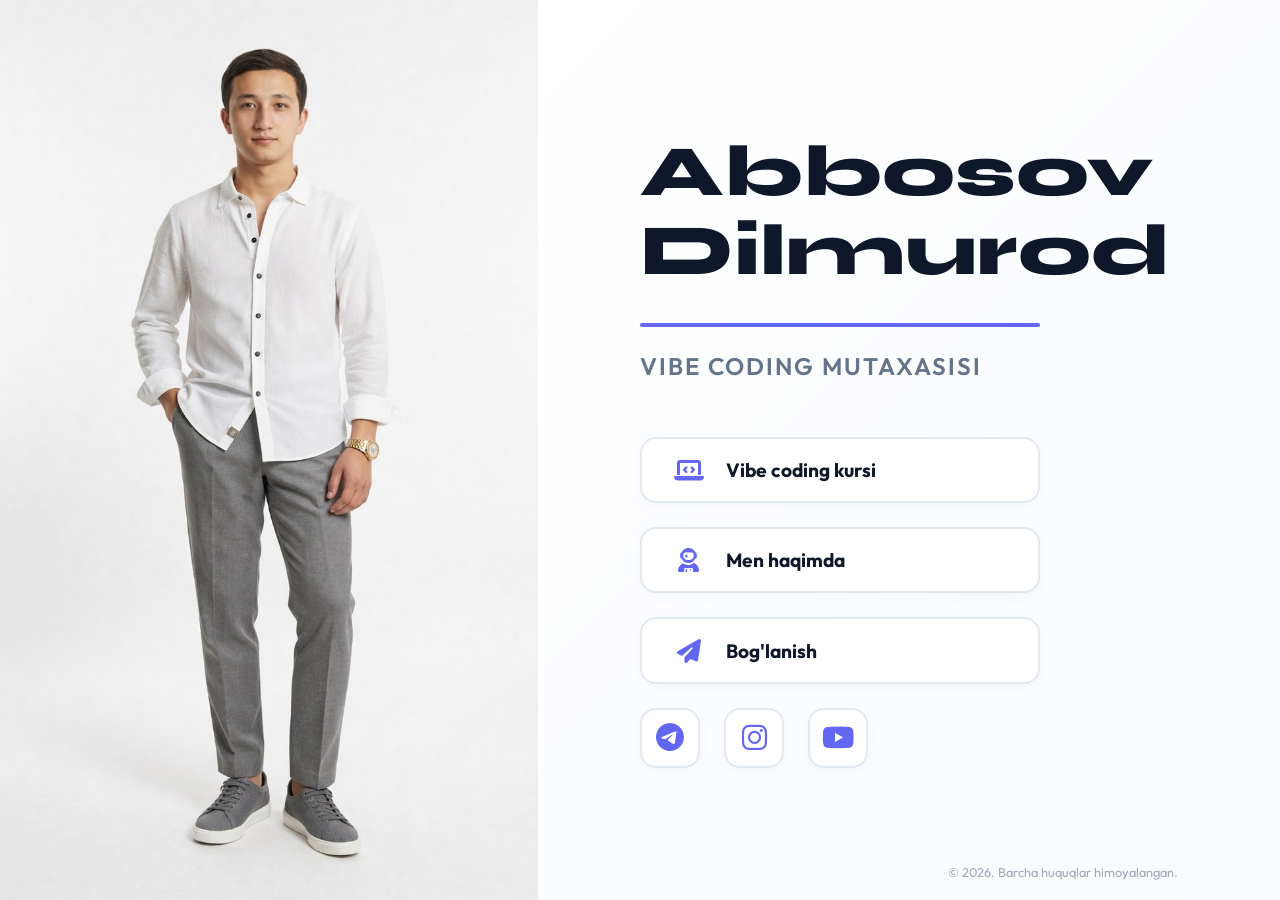
==== index.html @ 4f31f7bc "Vazifa1: initial commit" ====
<!DOCTYPE html>
<html lang="uz">
<head>
    <meta charset="UTF-8">
    <meta name="viewport" content="width=device-width, initial-scale=1.0">
    <title>Abbosov Dilmurod | Vibe Coding Mutaxasisi</title>
    <!-- Google Fonts -->
    <link rel="preconnect" href="https://fonts.googleapis.com">
    <link rel="preconnect" href="https://fonts.gstatic.com" crossorigin>
    <link href="https://fonts.googleapis.com/css2?family=Outfit:wght@300;400;600;800&family=Syne:wght@700;800&display=swap" rel="stylesheet">
    <!-- FontAwesome -->
    <link rel="stylesheet" href="https://cdnjs.cloudflare.com/ajax/libs/font-awesome/6.4.2/css/all.min.css">
    
    <style>
        :root {
            --primary: #f8faff;
            --secondary: #e2e8f0;
            --accent: #6366f1;
            --accent-soft: hsla(239, 84%, 67%, 0.1);
            --dark: #0f172a;
            --white: #ffffff;
            --text-main: #1e293b;
            --text-secondary: #64748b;
            --transition: all 0.4s cubic-bezier(0.23, 1, 0.32, 1);
        }

        * {
            margin: 0;
            padding: 0;
            box-sizing: border-box;
        }

        body {
            font-family: 'Outfit', sans-serif;
            background: #ffffff;
            color: var(--text-main);
            height: 100vh;
            overflow: hidden; /* No scrolling allowed */
            display: flex;
        }

        .split-layout {
            display: flex;
            width: 100%;
            height: 100%;
        }

        /* Chap tomon - Rasm */
        .left-pane {
            flex: 1;
            height: 100%;
            position: relative;
            overflow: hidden;
        }

        .left-pane img {
            width: 100%;
            height: 100%;
            object-fit: cover;
            object-position: center top;
            animation: fadeIn 1s ease-out;
        }

        /* O'ng tomon - Ma'lumotlar */
        .right-pane {
            flex: 1;
            height: 100%;
            display: flex;
            flex-direction: column;
            justify-content: center;
            padding: 0 8%;
            background: linear-gradient(135deg, rgba(255,255,255,0.9), rgba(248,250,255,1));
            animation: slideInRight 1s ease-out;
        }

        .name-title {
            font-family: 'Syne', sans-serif;
            font-size: 4.5rem;
            font-weight: 800;
            color: var(--dark);
            line-height: 1.1;
            margin-bottom: 0.5rem;
        }

        .divider {
            width: 100%;
            max-width: 400px;
            height: 4px;
            background: var(--accent);
            border-radius: 2px;
            margin: 1.5rem 0;
        }

        .brand-tag {
            font-size: 1.5rem;
            letter-spacing: 2px;
            text-transform: uppercase;
            font-weight: 600;
            color: var(--text-secondary);
            margin-bottom: 3.5rem;
        }

        /* Tugmalar (Bir xil o'lcham va dizayn) */
        .buttons-container {
            display: flex;
            flex-direction: column;
            gap: 1.5rem;
            width: 100%;
            max-width: 400px; /* Barcha tugmalar kengligi bir xil */
        }

        .link-card {
            width: 100%;
            padding: 1.2rem 1.5rem;
            background: var(--white);
            border: 2px solid var(--secondary);
            border-radius: 16px;
            text-decoration: none;
            color: var(--dark);
            display: flex;
            align-items: center;
            box-shadow: 0 4px 15px rgba(0,0,0,0.03);
            transition: var(--transition);
        }

        .link-card:hover {
            transform: translateX(10px);
            border-color: var(--accent);
            box-shadow: 0 10px 25px rgba(99, 102, 241, 0.15);
            background: var(--accent);
            color: var(--white);
        }

        .link-card i {
            font-size: 1.5rem;
            width: 45px;
            text-align: center;
            transition: var(--transition);
            color: var(--accent);
        }

        .link-card:hover i {
            color: var(--white);
        }

        .link-text {
            font-weight: 700;
            font-size: 1.2rem;
            flex-grow: 1;
            text-align: left;
            padding-left: 15px;
        }

        .social-group {
            display: flex;
            gap: 1.5rem;
            margin-top: 1.5rem; /* 3.5rem dan 1.5rem ga kamaytirildi (yuqoriga ko'tarish) */
            width: 100%;
            max-width: 400px;
            justify-content: flex-start;
        }

        .social-link {
            width: 60px;
            height: 60px;
            border-radius: 16px;
            background: var(--white);
            border: 2px solid var(--secondary);
            color: var(--accent);
            display: flex;
            align-items: center;
            justify-content: center;
            font-size: 1.8rem;
            text-decoration: none;
            box-shadow: 0 4px 15px rgba(0,0,0,0.03);
            transition: var(--transition);
        }

        .social-link:hover {
            background: var(--accent);
            border-color: var(--accent);
            color: var(--white);
            transform: translateY(-5px);
            box-shadow: 0 10px 20px rgba(99, 102, 241, 0.2);
        }

        /* Footer */
        footer {
            position: absolute;
            bottom: 20px;
            right: 8%;
            font-size: 0.8rem;
            color: var(--text-secondary);
            opacity: 0.6;
        }

        /* Animatsiyalar */
        @keyframes fadeIn {
            from { opacity: 0; }
            to { opacity: 1; }
        }

        @keyframes slideInRight {
            from { opacity: 0; transform: translateX(50px); }
            to { opacity: 1; transform: translateX(0); }
        }

        /* Mobil moslashuvchanlik */
        @media (max-width: 900px) {
            body { overflow-y: auto; height: auto; }
            .split-layout { flex-direction: column; }
            .left-pane { height: 50vh; }
            .right-pane {
                padding: 4rem 2rem;
                align-items: center;
                text-align: center;
            }
            .name-title { font-size: 3rem; }
            .divider { margin: 1.5rem auto; }
            .buttons-container { max-width: 100%; }
            .social-group { justify-content: center; max-width: 100%; }
            footer { position: static; margin-top: 3rem; text-align: center; }
        }
    </style>
</head>
<body>
    <div class="split-layout">
        <!-- Chap Tomon - Fon Rasmi -->
        <div class="left-pane">
            <img src="Abbosov1.jpg" alt="Abbosov Dilmurod">
        </div>

        <!-- O'ng Tomon - Barcha ma'lumotlar -->
        <div class="right-pane">
            <h1 class="name-title">Abbosov<br>Dilmurod</h1>
            
            <div class="divider"></div>
            
            <p class="brand-tag">Vibe Coding Mutaxasisi</p>

            <div class="buttons-container">
                <a href="#" class="link-card">
                    <i class="fa-solid fa-laptop-code"></i>
                    <span class="link-text">Vibe coding kursi</span>
                </a>
                <a href="#" class="link-card">
                    <i class="fa-solid fa-user-astronaut"></i>
                    <span class="link-text">Men haqimda</span>
                </a>
                <a href="#" class="link-card">
                    <i class="fa-solid fa-paper-plane"></i>
                    <span class="link-text">Bog'lanish</span>
                </a>
            </div>

            <div class="social-group">
                <a href="#" class="social-link"><i class="fa-brands fa-telegram"></i></a>
                <a href="#" class="social-link"><i class="fa-brands fa-instagram"></i></a>
                <a href="#" class="social-link"><i class="fa-brands fa-youtube"></i></a>
            </div>

            <footer>
                &copy; 2026. Barcha huquqlar himoyalangan.
            </footer>
        </div>
    </div>
</body>
</html>
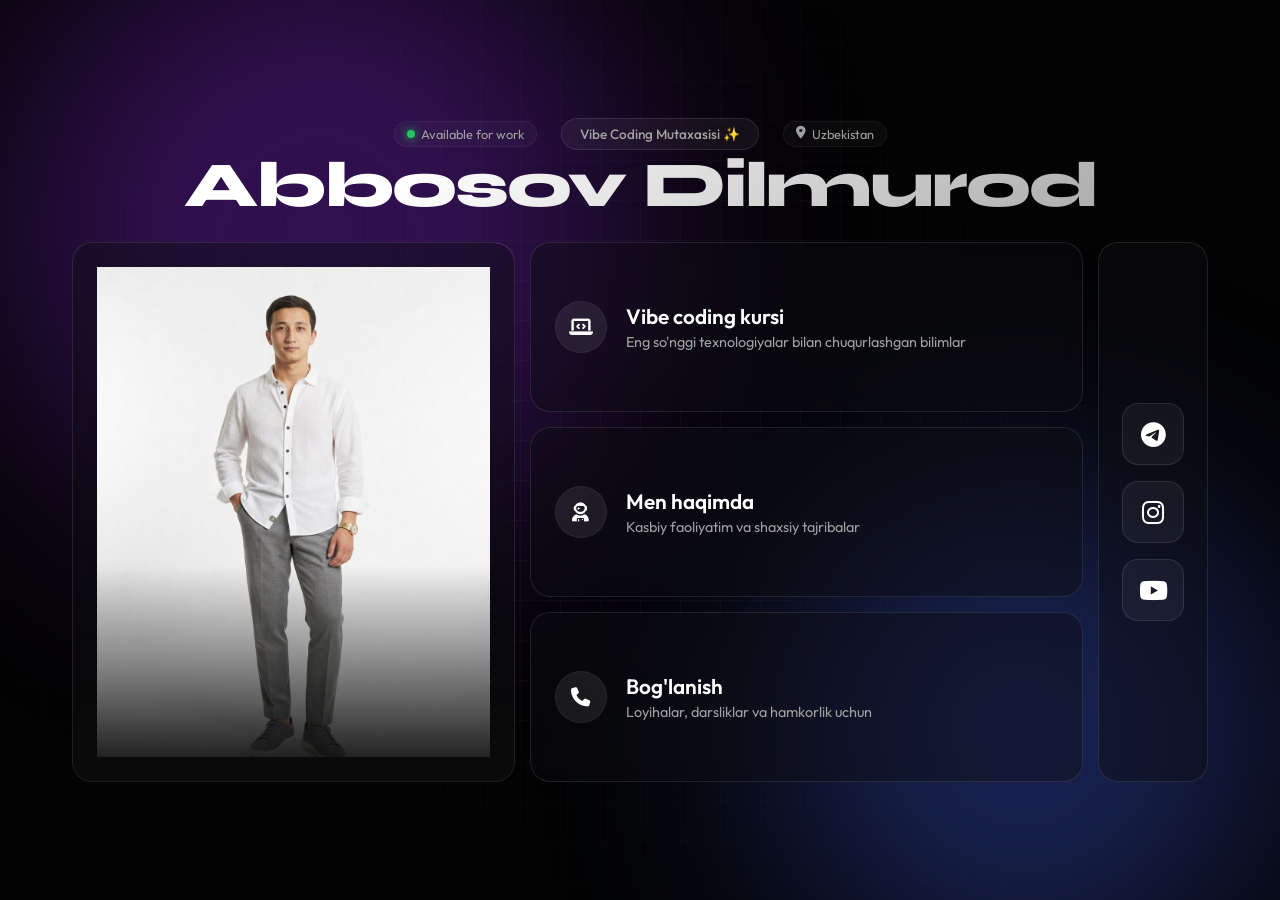
==== commit 37ff8daf: "Feat: Rebuilt portfolio with sleek Magic UI minimalist layout, absolutely no scroll, 3-column layout" ====
--- a/index.html
+++ b/index.html
@@ -10,259 +10,93 @@
     <link href="https://fonts.googleapis.com/css2?family=Outfit:wght@300;400;600;800&family=Syne:wght@700;800&display=swap" rel="stylesheet">
     <!-- FontAwesome -->
     <link rel="stylesheet" href="https://cdnjs.cloudflare.com/ajax/libs/font-awesome/6.4.2/css/all.min.css">
-    
-    <style>
-        :root {
-            --primary: #f8faff;
-            --secondary: #e2e8f0;
-            --accent: #6366f1;
-            --accent-soft: hsla(239, 84%, 67%, 0.1);
-            --dark: #0f172a;
-            --white: #ffffff;
-            --text-main: #1e293b;
-            --text-secondary: #64748b;
-            --transition: all 0.4s cubic-bezier(0.23, 1, 0.32, 1);
-        }
+    <link rel="stylesheet" href="style.css">
+</head>
+<body class="magic-ui-theme">
+    <!-- Background Magic UI Elements -->
+    <div class="grid-background"></div>
+    <div class="glow-orb orb-1"></div>
+    <div class="glow-orb orb-2"></div>
+    <div id="meteors-container"></div>
 
-        * {
-            margin: 0;
-            padding: 0;
-            box-sizing: border-box;
-        }
+    <div class="wrapper">
+        <!-- Magic UI Style Header / Hero -->
+        <header class="header-section">
+            <div class="header-top-row">
+                <div class="edge-badge"><span class="pulse-dot"></span> Available for work</div>
+                <div class="shiny-badge-wrapper">
+                    <span class="shiny-badge">Vibe Coding Mutaxasisi ✨</span>
+                </div>
+                <div class="edge-badge"><i class="fa-solid fa-location-dot"></i> Uzbekistan</div>
+            </div>
+            <h1 class="main-title gradient-text">Abbosov Dilmurod</h1>
+        </header>
 
-        body {
-            font-family: 'Outfit', sans-serif;
-            background: #ffffff;
-            color: var(--text-main);
-            height: 100vh;
-            overflow: hidden; /* No scrolling allowed */
-            display: flex;
-        }
-
-        .split-layout {
-            display: flex;
-            width: 100%;
-            height: 100%;
-        }
-
-        /* Chap tomon - Rasm */
-        .left-pane {
-            flex: 1;
-            height: 100%;
-            position: relative;
-            overflow: hidden;
-        }
-
-        .left-pane img {
-            width: 100%;
-            height: 100%;
-            object-fit: cover;
-            object-position: center top;
-            animation: fadeIn 1s ease-out;
-        }
-
-        /* O'ng tomon - Ma'lumotlar */
-        .right-pane {
-            flex: 1;
-            height: 100%;
-            display: flex;
-            flex-direction: column;
-            justify-content: center;
-            padding: 0 8%;
-            background: linear-gradient(135deg, rgba(255,255,255,0.9), rgba(248,250,255,1));
-            animation: slideInRight 1s ease-out;
-        }
-
-        .name-title {
-            font-family: 'Syne', sans-serif;
-            font-size: 4.5rem;
-            font-weight: 800;
-            color: var(--dark);
-            line-height: 1.1;
-            margin-bottom: 0.5rem;
-        }
-
-        .divider {
-            width: 100%;
-            max-width: 400px;
-            height: 4px;
-            background: var(--accent);
-            border-radius: 2px;
-            margin: 1.5rem 0;
-        }
-
-        .brand-tag {
-            font-size: 1.5rem;
-            letter-spacing: 2px;
-            text-transform: uppercase;
-            font-weight: 600;
-            color: var(--text-secondary);
-            margin-bottom: 3.5rem;
-        }
-
-        /* Tugmalar (Bir xil o'lcham va dizayn) */
-        .buttons-container {
-            display: flex;
-            flex-direction: column;
-            gap: 1.5rem;
-            width: 100%;
-            max-width: 400px; /* Barcha tugmalar kengligi bir xil */
-        }
-
-        .link-card {
-            width: 100%;
-            padding: 1.2rem 1.5rem;
-            background: var(--white);
-            border: 2px solid var(--secondary);
-            border-radius: 16px;
-            text-decoration: none;
-            color: var(--dark);
-            display: flex;
-            align-items: center;
-            box-shadow: 0 4px 15px rgba(0,0,0,0.03);
-            transition: var(--transition);
-        }
-
-        .link-card:hover {
-            transform: translateX(10px);
-            border-color: var(--accent);
-            box-shadow: 0 10px 25px rgba(99, 102, 241, 0.15);
-            background: var(--accent);
-            color: var(--white);
-        }
-
-        .link-card i {
-            font-size: 1.5rem;
-            width: 45px;
-            text-align: center;
-            transition: var(--transition);
-            color: var(--accent);
-        }
-
-        .link-card:hover i {
-            color: var(--white);
-        }
-
-        .link-text {
-            font-weight: 700;
-            font-size: 1.2rem;
-            flex-grow: 1;
-            text-align: left;
-            padding-left: 15px;
-        }
-
-        .social-group {
-            display: flex;
-            gap: 1.5rem;
-            margin-top: 1.5rem; /* 3.5rem dan 1.5rem ga kamaytirildi (yuqoriga ko'tarish) */
-            width: 100%;
-            max-width: 400px;
-            justify-content: flex-start;
-        }
-
-        .social-link {
-            width: 60px;
-            height: 60px;
-            border-radius: 16px;
-            background: var(--white);
-            border: 2px solid var(--secondary);
-            color: var(--accent);
-            display: flex;
-            align-items: center;
-            justify-content: center;
-            font-size: 1.8rem;
-            text-decoration: none;
-            box-shadow: 0 4px 15px rgba(0,0,0,0.03);
-            transition: var(--transition);
-        }
-
-        .social-link:hover {
-            background: var(--accent);
-            border-color: var(--accent);
-            color: var(--white);
-            transform: translateY(-5px);
-            box-shadow: 0 10px 20px rgba(99, 102, 241, 0.2);
-        }
-
-        /* Footer */
-        footer {
-            position: absolute;
-            bottom: 20px;
-            right: 8%;
-            font-size: 0.8rem;
-            color: var(--text-secondary);
-            opacity: 0.6;
-        }
-
-        /* Animatsiyalar */
-        @keyframes fadeIn {
-            from { opacity: 0; }
-            to { opacity: 1; }
-        }
-
-        @keyframes slideInRight {
-            from { opacity: 0; transform: translateX(50px); }
-            to { opacity: 1; transform: translateX(0); }
-        }
-
-        /* Mobil moslashuvchanlik */
-        @media (max-width: 900px) {
-            body { overflow-y: auto; height: auto; }
-            .split-layout { flex-direction: column; }
-            .left-pane { height: 50vh; }
-            .right-pane {
-                padding: 4rem 2rem;
-                align-items: center;
-                text-align: center;
-            }
-            .name-title { font-size: 3rem; }
-            .divider { margin: 1.5rem auto; }
-            .buttons-container { max-width: 100%; }
-            .social-group { justify-content: center; max-width: 100%; }
-            footer { position: static; margin-top: 3rem; text-align: center; }
-        }
-    </style>
-</head>
-<body>
-    <div class="split-layout">
-        <!-- Chap Tomon - Fon Rasmi -->
-        <div class="left-pane">
-            <img src="Abbosov1.jpg" alt="Abbosov Dilmurod">
-        </div>
-
-        <!-- O'ng Tomon - Barcha ma'lumotlar -->
-        <div class="right-pane">
-            <h1 class="name-title">Abbosov<br>Dilmurod</h1>
+        <!-- Bento Grid Layout for the Portfolio -->
+        <main class="bento-grid">
             
-            <div class="divider"></div>
-            
-            <p class="brand-tag">Vibe Coding Mutaxasisi</p>
-
-            <div class="buttons-container">
-                <a href="#" class="link-card">
-                    <i class="fa-solid fa-laptop-code"></i>
-                    <span class="link-text">Vibe coding kursi</span>
-                </a>
-                <a href="#" class="link-card">
-                    <i class="fa-solid fa-user-astronaut"></i>
-                    <span class="link-text">Men haqimda</span>
-                </a>
-                <a href="#" class="link-card">
-                    <i class="fa-solid fa-paper-plane"></i>
-                    <span class="link-text">Bog'lanish</span>
-                </a>
+            <!-- Bento Card 1: Avatar / Photo -->
+            <div class="bento-card card-tall magic-hover-card p-0">
+                <div class="border-beam"></div>
+                <div class="card-inner image-card">
+                    <img src="Abbosov1.jpg" alt="Abbosov Dilmurod">
+                    <div class="image-gradient-overlay"></div>
+                </div>
             </div>
 
-            <div class="social-group">
-                <a href="#" class="social-link"><i class="fa-brands fa-telegram"></i></a>
-                <a href="#" class="social-link"><i class="fa-brands fa-instagram"></i></a>
-                <a href="#" class="social-link"><i class="fa-brands fa-youtube"></i></a>
+            <!-- Bento Card 2: About / Vibe Course -->
+            <a href="#" class="bento-card magic-hover-card glass-card">
+                <div class="card-inner link-content">
+                    <div class="icon-circle">
+                        <i class="fa-solid fa-laptop-code"></i>
+                    </div>
+                    <div class="text-box">
+                        <h3>Vibe coding kursi</h3>
+                        <p>Eng so'nggi texnologiyalar bilan chuqurlashgan bilimlar</p>
+                    </div>
+                </div>
+            </a>
+
+            <!-- Bento Card 3: About Me -->
+            <a href="#" class="bento-card magic-hover-card glass-card">
+                <div class="card-inner link-content">
+                    <div class="icon-circle">
+                        <i class="fa-solid fa-user-astronaut"></i>
+                    </div>
+                    <div class="text-box">
+                        <h3>Men haqimda</h3>
+                        <p>Kasbiy faoliyatim va shaxsiy tajribalar</p>
+                    </div>
+                </div>
+            </a>
+
+            <!-- Bento Card 4: Contact -->
+            <a href="#" class="bento-card magic-hover-card glass-card">
+                <div class="border-beam"></div>
+                <div class="card-inner link-content">
+                    <!-- Bog'lanish ikonkasi Telegramga o'xshamasligi uchun telefon ikonkaga almashtirildi va "primary" klassi olib tashlandi -->
+                    <div class="icon-circle">
+                        <i class="fa-solid fa-phone"></i>
+                    </div>
+                    <div class="text-box">
+                        <h3>Bog'lanish</h3>
+                        <p>Loyihalar, darsliklar va hamkorlik uchun</p>
+                    </div>
+                </div>
+            </a>
+
+            <!-- Bento Card 5: Socials Stack -->
+            <div class="bento-card magic-hover-card social-card-container">
+                <div class="card-inner socials-stack">
+                    <a href="#" class="social-btn"><i class="fa-brands fa-telegram"></i></a>
+                    <a href="#" class="social-btn"><i class="fa-brands fa-instagram"></i></a>
+                    <a href="#" class="social-btn"><i class="fa-brands fa-youtube"></i></a>
+                </div>
             </div>
 
-            <footer>
-                &copy; 2026. Barcha huquqlar himoyalangan.
-            </footer>
-        </div>
+        </main>
     </div>
+
+    <script src="script.js"></script>
 </body>
 </html>
--- a/style.css
+++ b/style.css
@@ -0,0 +1,277 @@
+/* Magic UI - Absolyut Skrolsiz Premium Dizayn.
+Siz yuborgan audio asosida qayta yig'ildi: 
+Telegram va boshqalar o'ng tomonda, ma'lumotlar markazda, barchasi bitta ekranga joylashadi! */
+
+:root {
+  --bg: #030303;
+  --bg-secondary: #0a0a0a;
+  --bg-card: rgba(15, 15, 20, 0.45);
+  --border: rgba(255, 255, 255, 0.1);
+  --text-primary: #ffffff;
+  --text-secondary: #a0a0a0;
+  --accent: #ffffff;
+  --gradient-1: #8a2be2;
+  --gradient-2: #ff2a85;
+  --gradient-3: #4361ee;
+  --font-main: 'Outfit', sans-serif;
+  --font-title: 'Syne', sans-serif;
+  
+  --radius: 20px;
+}
+
+body.magic-ui-theme {
+  margin: 0;
+  padding: 0;
+  background-color: var(--bg);
+  color: var(--text-primary);
+  font-family: var(--font-main);
+  overflow: hidden; /* Skroll butunlay bloklanadi */
+  height: 100vh;
+  display: flex;
+  justify-content: center;
+  align-items: center; 
+}
+
+/* Orqa fon */
+.grid-background {
+  position: fixed;
+  top: 0; left: 0; width: 100%; height: 100%;
+  background-image: linear-gradient(to right, rgba(255,255,255,0.03) 1px, transparent 1px),
+                    linear-gradient(to bottom, rgba(255,255,255,0.03) 1px, transparent 1px);
+  background-size: 40px 40px;
+  mask-image: radial-gradient(circle at center, black, transparent 80%);
+  -webkit-mask-image: radial-gradient(circle at center, black, transparent 90%);
+  z-index: -2;
+  pointer-events: none;
+}
+
+/* Gradient Sharlar */
+.glow-orb {
+  position: fixed;
+  border-radius: 50%;
+  filter: blur(120px);
+  z-index: -1;
+  opacity: 0.35;
+  pointer-events: none;
+}
+.orb-1 { top: -10%; left: 0%; width: 50vw; height: 50vw; background: var(--gradient-1); }
+.orb-2 { bottom: -10%; right: 0%; width: 40vw; height: 40vw; background: var(--gradient-3); }
+
+/* Meteoritlar */
+#meteors-container {
+  position: fixed; top: 0; left: 0; width: 100%; height: 100vh;
+  overflow: hidden; z-index: 0; pointer-events: none;
+}
+.meteor {
+  position: absolute; width: 150px; height: 1px;
+  background: linear-gradient(90deg, rgba(255,255,255,0.8), transparent);
+  transform-origin: left; animation: meteor-animation 2.5s linear forwards; opacity: 0;
+}
+.meteor::before {
+  content: ''; position: absolute; width: 4px; height: 4px; background: #fff;
+  border-radius: 50%; box-shadow: 0 0 12px 3px rgba(255,255,255,0.8); transform: translateY(-50%);
+}
+@keyframes meteor-animation {
+  0% { transform: scale(0) translateX(0); opacity: 0; }
+  10% { transform: scale(1) translateX(10%); opacity: 1; }
+  100% { transform: scale(1) translateX(150vw); opacity: 0; }
+}
+
+/* Asosiy Konteyner - Bir Ekranga qotirilgan */
+.wrapper {
+  width: 100%;
+  max-width: 1200px;
+  height: 100vh; /* Umumiy ekran bo'yi */
+  padding: 1.5rem 2rem;
+  z-index: 10;
+  display: flex;
+  flex-direction: column;
+  justify-content: center; 
+  gap: 1.5rem;
+  box-sizing: border-box;
+}
+
+/* Sarlavha qismi */
+.header-section {
+  text-align: center;
+  margin-bottom: 0rem; 
+  animation: slideDown 0.8s ease-out;
+}
+@keyframes slideDown {
+  from { opacity: 0; transform: translateY(-20px); }
+  to { opacity: 1; transform: translateY(0); }
+}
+
+.header-top-row {
+  display: flex;
+  justify-content: center;
+  align-items: center;
+  gap: 1.5rem;
+  margin-bottom: 0.3rem;
+}
+
+.edge-badge {
+  display: inline-flex;
+  align-items: center;
+  gap: 6px;
+  font-size: 0.8rem;
+  color: var(--text-secondary);
+  background: rgba(255, 255, 255, 0.03);
+  padding: 4px 12px;
+  border-radius: 50px;
+  border: 1px solid rgba(255,255,255,0.05);
+}
+
+.pulse-dot {
+  width: 8px;
+  height: 8px;
+  background-color: #22c55e;
+  border-radius: 50%;
+  box-shadow: 0 0 10px #22c55e;
+  animation: pulse 2s infinite;
+}
+@keyframes pulse {
+  0% { transform: scale(0.95); box-shadow: 0 0 0 0 rgba(34, 197, 94, 0.7); }
+  70% { transform: scale(1); box-shadow: 0 0 0 8px rgba(34, 197, 94, 0); }
+  100% { transform: scale(0.95); box-shadow: 0 0 0 0 rgba(34, 197, 94, 0); }
+}
+
+.shiny-badge-wrapper {
+  margin-bottom: 0;
+}
+.shiny-badge {
+  display: inline-flex; align-items: center; padding: 6px 18px; font-size: 0.85rem; font-weight: 500;
+  color: var(--text-secondary); background: rgba(255, 255, 255, 0.05); border: 1px solid rgba(255,255,255,0.1);
+  border-radius: 50px; box-shadow: inset 0 0 20px rgba(255,255,255,0.02); backdrop-filter: blur(10px);
+}
+
+.main-title {
+  font-family: var(--font-title);
+  font-size: clamp(2rem, 5vw, 4rem);
+  font-weight: 800; line-height: 1; margin: 0; letter-spacing: -2px;
+}
+.gradient-text {
+  background: linear-gradient(135deg, #ffffff 30%, var(--text-secondary) 100%);
+  -webkit-background-clip: text; -webkit-text-fill-color: transparent; background-clip: text; color: transparent;
+}
+
+/* Bento Grid: Maxsus 3 qatorli qoidalar */
+.bento-grid {
+  display: grid;
+  /* Chap=Rasm, Markaz=Tugmalar(Katta), O'ng=Ijtimoiy tarmoqlar(Kichik) */
+  grid-template-columns: 1.2fr 1.5fr 110px; 
+  grid-template-rows: repeat(3, minmax(80px, 1fr)); /* 3 ta tugma uchun qatorlar */
+  gap: 15px;
+  height: 60vh; /* Balandlik ekranning 60% qismini o'zlashtiradi */
+  animation: fadeIn 1s ease-out 0.2s backwards;
+}
+@keyframes fadeIn {
+  from { opacity: 0; transform: scale(0.98); }
+  to { opacity: 1; transform: scale(1); }
+}
+
+/* Qat'iy Joylashuv (Desktop) */
+.bento-grid > div:nth-child(1) { grid-column: 1 / 2; grid-row: 1 / 4; } /* Rasm - 3 qatorga tushadi */
+.bento-grid > a:nth-child(2) { grid-column: 2 / 3; grid-row: 1 / 2; }   /* Kurshi */
+.bento-grid > a:nth-child(3) { grid-column: 2 / 3; grid-row: 2 / 3; }   /* Men haqimda */
+.bento-grid > a:nth-child(4) { grid-column: 2 / 3; grid-row: 3 / 4; }   /* Bog'lanish */
+.bento-grid > div:nth-child(5) { grid-column: 3 / 4; grid-row: 1 / 4; } /* Socials - Vertikal holatda 3 qatorni ushlaydi */
+
+/* Asosiy Karta Stili */
+.bento-card {
+  position: relative; background: var(--bg-card); border: 1px solid var(--border);
+  border-radius: var(--radius); overflow: hidden; text-decoration: none;
+  color: var(--text-primary); display: flex; flex-direction: column;
+  transition: transform 0.3s, border-color 0.3s;
+}
+.bento-card:hover { transform: translateY(-4px); border-color: rgba(255,255,255,0.25); }
+
+.card-inner { position: relative; padding: 1.5rem; height: 100%; display: flex; z-index: 2; box-sizing: border-box; }
+.card-inner.p-0 { padding: 0 !important; }
+
+/* Rasm Kartasi */
+.image-card img { width: 100%; height: 100%; object-fit: cover; object-position: center top; }
+.image-gradient-overlay {
+  position: absolute; top: 0; left: 0; right: 0; bottom: 0;
+  background: linear-gradient(180deg, transparent 60%, var(--bg-secondary) 100%); pointer-events: none;
+}
+
+/* Lazer animatsiya */
+.border-beam { position: absolute; top: 0; left: 0; right: 0; bottom: 0; border-radius: var(--radius); pointer-events: none; z-index: 1; }
+.border-beam::before {
+  content: ''; position: absolute; top: -1px; left: -1px; right: -1px; bottom: -1px;
+  background: conic-gradient(from 0deg at 50% 50%, transparent 0%, var(--gradient-1) 10%, transparent 20%);
+  border-radius: calc(var(--radius) + 1px); animation: rotate-beam 4s linear infinite;
+  mask: linear-gradient(#fff 0 0) content-box, linear-gradient(#fff 0 0); -webkit-mask: linear-gradient(#fff 0 0) content-box, linear-gradient(#fff 0 0);
+  mask-composite: exclude; -webkit-mask-composite: source-out; padding: 1px;
+}
+@keyframes rotate-beam { from { transform: rotate(0deg); } to { transform: rotate(360deg); } }
+
+/* Magic Hover */
+.magic-hover-card { position: relative; }
+.magic-hover-card::before {
+  content: ''; position: absolute; top: 0; left: 0; right: 0; bottom: 0;
+  background: radial-gradient(400px circle at var(--mouse-x, 0) var(--mouse-y, 0), rgba(255,255,255,0.06), transparent 40%);
+  z-index: 1; pointer-events: none; opacity: 0; transition: opacity 0.5s;
+}
+.magic-hover-card:hover::before { opacity: 1; }
+
+/* Shisha effekt */
+.glass-card { backdrop-filter: blur(15px); -webkit-backdrop-filter: blur(15px); }
+
+/* Tugmalar joylashuvi (gorizontal yoyilgan) */
+.link-content { flex-direction: row; align-items: center; justify-content: flex-start; gap: 1.2rem; }
+.text-box { display: flex; flex-direction: column; justify-content: center; }
+.text-box h3 { margin: 0 0 0.2rem 0; font-size: 1.3rem; font-weight: 600; }
+.text-box p { margin: 0; color: var(--text-secondary); font-size: 0.9rem; line-height: 1.3; }
+
+.icon-circle {
+  width: 50px; height: 50px; border-radius: 50%; background: rgba(255,255,255,0.08); display: flex; flex-shrink: 0;
+  align-items: center; justify-content: center; font-size: 1.2rem; color: var(--text-primary); border: 1px solid rgba(255,255,255,0.05);
+}
+.icon-circle.primary { background: var(--gradient-3); border: none; color: white; box-shadow: 0 0 20px rgba(67, 97, 238, 0.4); }
+
+/* Bitta ustunli vertikal Ijtimoiy tarmoqlar (Socials stack - Desktop) */
+.social-card-container { display: flex; align-items: center; justify-content: center; }
+.socials-stack { flex-direction: column !important; align-items: center; justify-content: center; gap: 1rem; width: 100%; }
+.social-btn {
+  width: 60px; height: 60px; border-radius: 16px; background: rgba(255,255,255,0.05); border: 1px solid var(--border);
+  color: var(--text-primary); display: flex; align-items: center; justify-content: center;
+  font-size: 1.6rem; transition: all 0.3s; text-decoration: none;
+}
+.social-btn:hover { background: var(--text-primary); color: var(--bg); transform: scale(1.1); box-shadow: 0 10px 15px rgba(255,255,255,0.2); }
+
+/* Footer */
+footer { text-align: center; color: var(--text-secondary); font-size: 0.8rem; border-top: 1px solid transparent; opacity: 0.5; margin-top: 0rem; }
+
+/* Mobil Qoidalari: Absolyut yig'ish (Portret) */
+@media (max-width: 900px) {
+  .wrapper { padding: 1rem; gap: 0.8rem; }
+  .header-section { margin-bottom: 0px; }
+  .header-top-row { flex-wrap: wrap; gap: 0.5rem; }
+  .edge-badge { display: none; /* Mobilda ko'p joy olmasligi uchun yashiriladi */ }
+  .shiny-badge { font-size: 0.75rem; padding: 4px 12px; }
+  .main-title { font-size: 2.2rem; br { display: none; } }
+  
+  /* Mobilda 1 x 5 list (Rasm, 3ta tugma, ijtimoiy tarmoqlar) */
+  .bento-grid {
+    grid-template-columns: 1fr;
+    grid-template-rows: 25vh repeat(3, minmax(70px, 10vh)) 8vh;
+    gap: 10px; height: 70vh;
+  }
+  
+  .bento-grid > div:nth-child(1) { grid-column: 1; grid-row: 1; }
+  .bento-grid > a:nth-child(2) { grid-column: 1; grid-row: 2; }
+  .bento-grid > a:nth-child(3) { grid-column: 1; grid-row: 3; }
+  .bento-grid > a:nth-child(4) { grid-column: 1; grid-row: 4; }
+  .bento-grid > div:nth-child(5) { grid-column: 1; grid-row: 5; }
+  
+  .card-inner { padding: 0.8rem 1rem; }
+  .icon-circle { width: 40px; height: 40px; font-size: 1rem; }
+  .text-box h3 { font-size: 1.1rem; }
+  .text-box p { font-size: 0.8rem; }
+  
+  /* Mobil ijtimoiy tarmoqlar Gorizontal bo'ladi */
+  .socials-stack { flex-direction: row !important; gap: 1rem; justify-content: space-around; }
+  .social-btn { width: 45px; height: 45px; font-size: 1.3rem; border-radius: 12px; }
+}
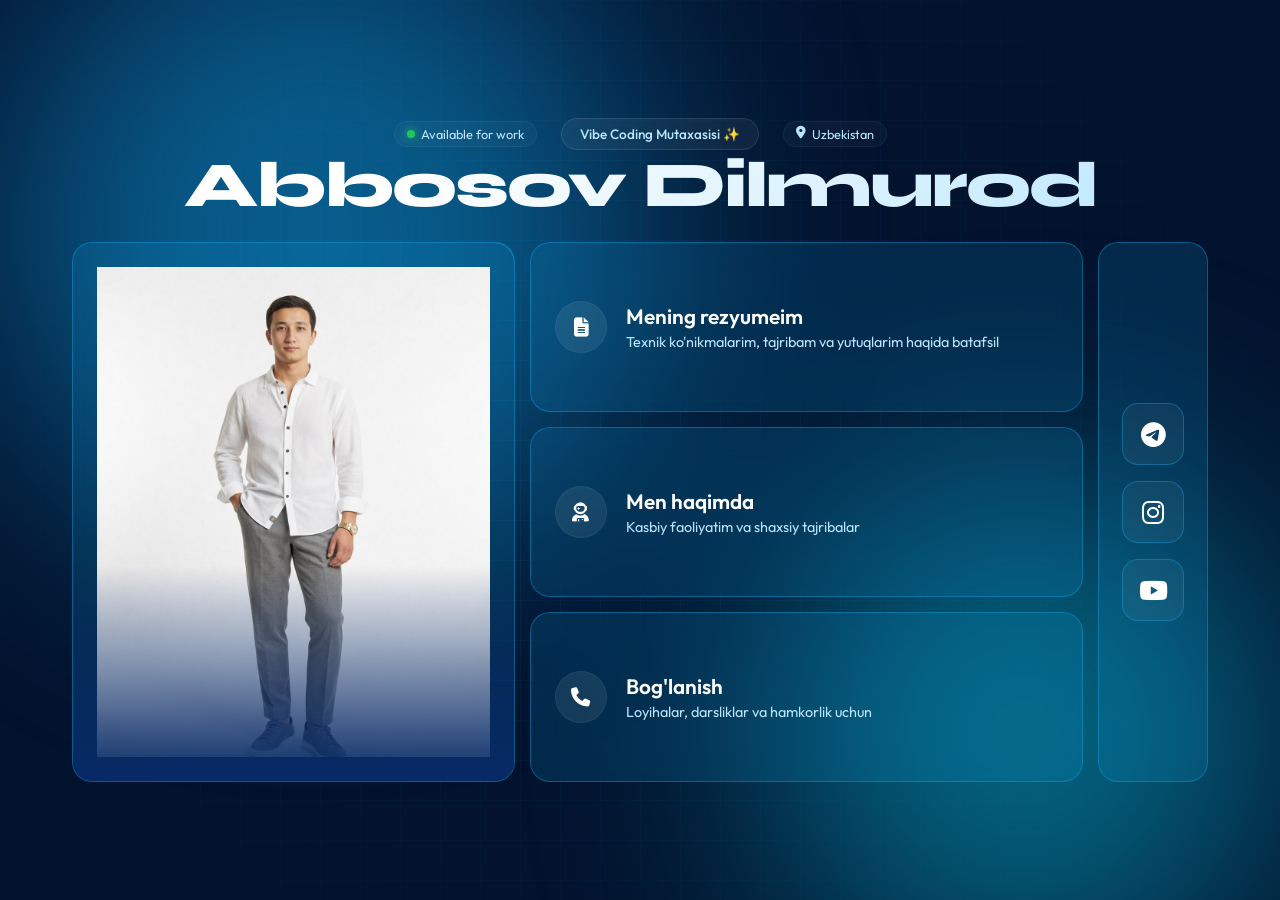
==== commit b5bac024: "Feat: Revamp Magic UI to vibrant cyan theme and update Resume card text" ====
--- a/index.html
+++ b/index.html
@@ -44,15 +44,15 @@
                 </div>
             </div>
 
-            <!-- Bento Card 2: About / Vibe Course -->
+            <!-- Bento Card 2: Resume -->
             <a href="#" class="bento-card magic-hover-card glass-card">
                 <div class="card-inner link-content">
                     <div class="icon-circle">
-                        <i class="fa-solid fa-laptop-code"></i>
+                        <i class="fa-solid fa-file-lines"></i>
                     </div>
                     <div class="text-box">
-                        <h3>Vibe coding kursi</h3>
-                        <p>Eng so'nggi texnologiyalar bilan chuqurlashgan bilimlar</p>
+                        <h3>Mening rezyumeim</h3>
+                        <p>Texnik ko'nikmalarim, tajribam va yutuqlarim haqida batafsil</p>
                     </div>
                 </div>
             </a>
--- a/style.css
+++ b/style.css
@@ -3,16 +3,16 @@
 Telegram va boshqalar o'ng tomonda, ma'lumotlar markazda, barchasi bitta ekranga joylashadi! */
 
 :root {
-  --bg: #030303;
-  --bg-secondary: #0a0a0a;
-  --bg-card: rgba(15, 15, 20, 0.45);
-  --border: rgba(255, 255, 255, 0.1);
+  --bg: #03132e; /* Moviylikka tortuvchi juda to'q ko'k */
+  --bg-secondary: #072a66;
+  --bg-card: rgba(14, 165, 233, 0.15); /* Glassmorphism uchun moviy glass */
+  --border: rgba(14, 165, 233, 0.4); /* Yorqin moviy chegara */
   --text-primary: #ffffff;
-  --text-secondary: #a0a0a0;
-  --accent: #ffffff;
-  --gradient-1: #8a2be2;
-  --gradient-2: #ff2a85;
-  --gradient-3: #4361ee;
+  --text-secondary: #bae6fd; /* Och moviy matn */
+  --accent: #38bdf8;
+  --gradient-1: #0ea5e9; /* Sky blue */
+  --gradient-2: #06b6d4; /* Cyan */
+  --gradient-3: #3b82f6; /* Blue */
   --font-main: 'Outfit', sans-serif;
   --font-title: 'Syne', sans-serif;
   
@@ -36,8 +36,8 @@
 .grid-background {
   position: fixed;
   top: 0; left: 0; width: 100%; height: 100%;
-  background-image: linear-gradient(to right, rgba(255,255,255,0.03) 1px, transparent 1px),
-                    linear-gradient(to bottom, rgba(255,255,255,0.03) 1px, transparent 1px);
+  background-image: linear-gradient(to right, rgba(14, 165, 233, 0.08) 1px, transparent 1px),
+                    linear-gradient(to bottom, rgba(14, 165, 233, 0.08) 1px, transparent 1px);
   background-size: 40px 40px;
   mask-image: radial-gradient(circle at center, black, transparent 80%);
   -webkit-mask-image: radial-gradient(circle at center, black, transparent 90%);
@@ -51,11 +51,11 @@
   border-radius: 50%;
   filter: blur(120px);
   z-index: -1;
-  opacity: 0.35;
+  opacity: 0.5; /* Yorqinlikni biroz oshiramiz */
   pointer-events: none;
 }
 .orb-1 { top: -10%; left: 0%; width: 50vw; height: 50vw; background: var(--gradient-1); }
-.orb-2 { bottom: -10%; right: 0%; width: 40vw; height: 40vw; background: var(--gradient-3); }
+.orb-2 { bottom: -10%; right: 0%; width: 40vw; height: 40vw; background: var(--gradient-2); }
 
 /* Meteoritlar */
 #meteors-container {
@@ -64,7 +64,7 @@
 }
 .meteor {
   position: absolute; width: 150px; height: 1px;
-  background: linear-gradient(90deg, rgba(255,255,255,0.8), transparent);
+  background: linear-gradient(90deg, rgba(56, 189, 248, 0.8), transparent);
   transform-origin: left; animation: meteor-animation 2.5s linear forwards; opacity: 0;
 }
 .meteor::before {
@@ -211,7 +211,7 @@
 .magic-hover-card { position: relative; }
 .magic-hover-card::before {
   content: ''; position: absolute; top: 0; left: 0; right: 0; bottom: 0;
-  background: radial-gradient(400px circle at var(--mouse-x, 0) var(--mouse-y, 0), rgba(255,255,255,0.06), transparent 40%);
+  background: radial-gradient(400px circle at var(--mouse-x, 0) var(--mouse-y, 0), rgba(14, 165, 233, 0.15), transparent 40%);
   z-index: 1; pointer-events: none; opacity: 0; transition: opacity 0.5s;
 }
 .magic-hover-card:hover::before { opacity: 1; }
